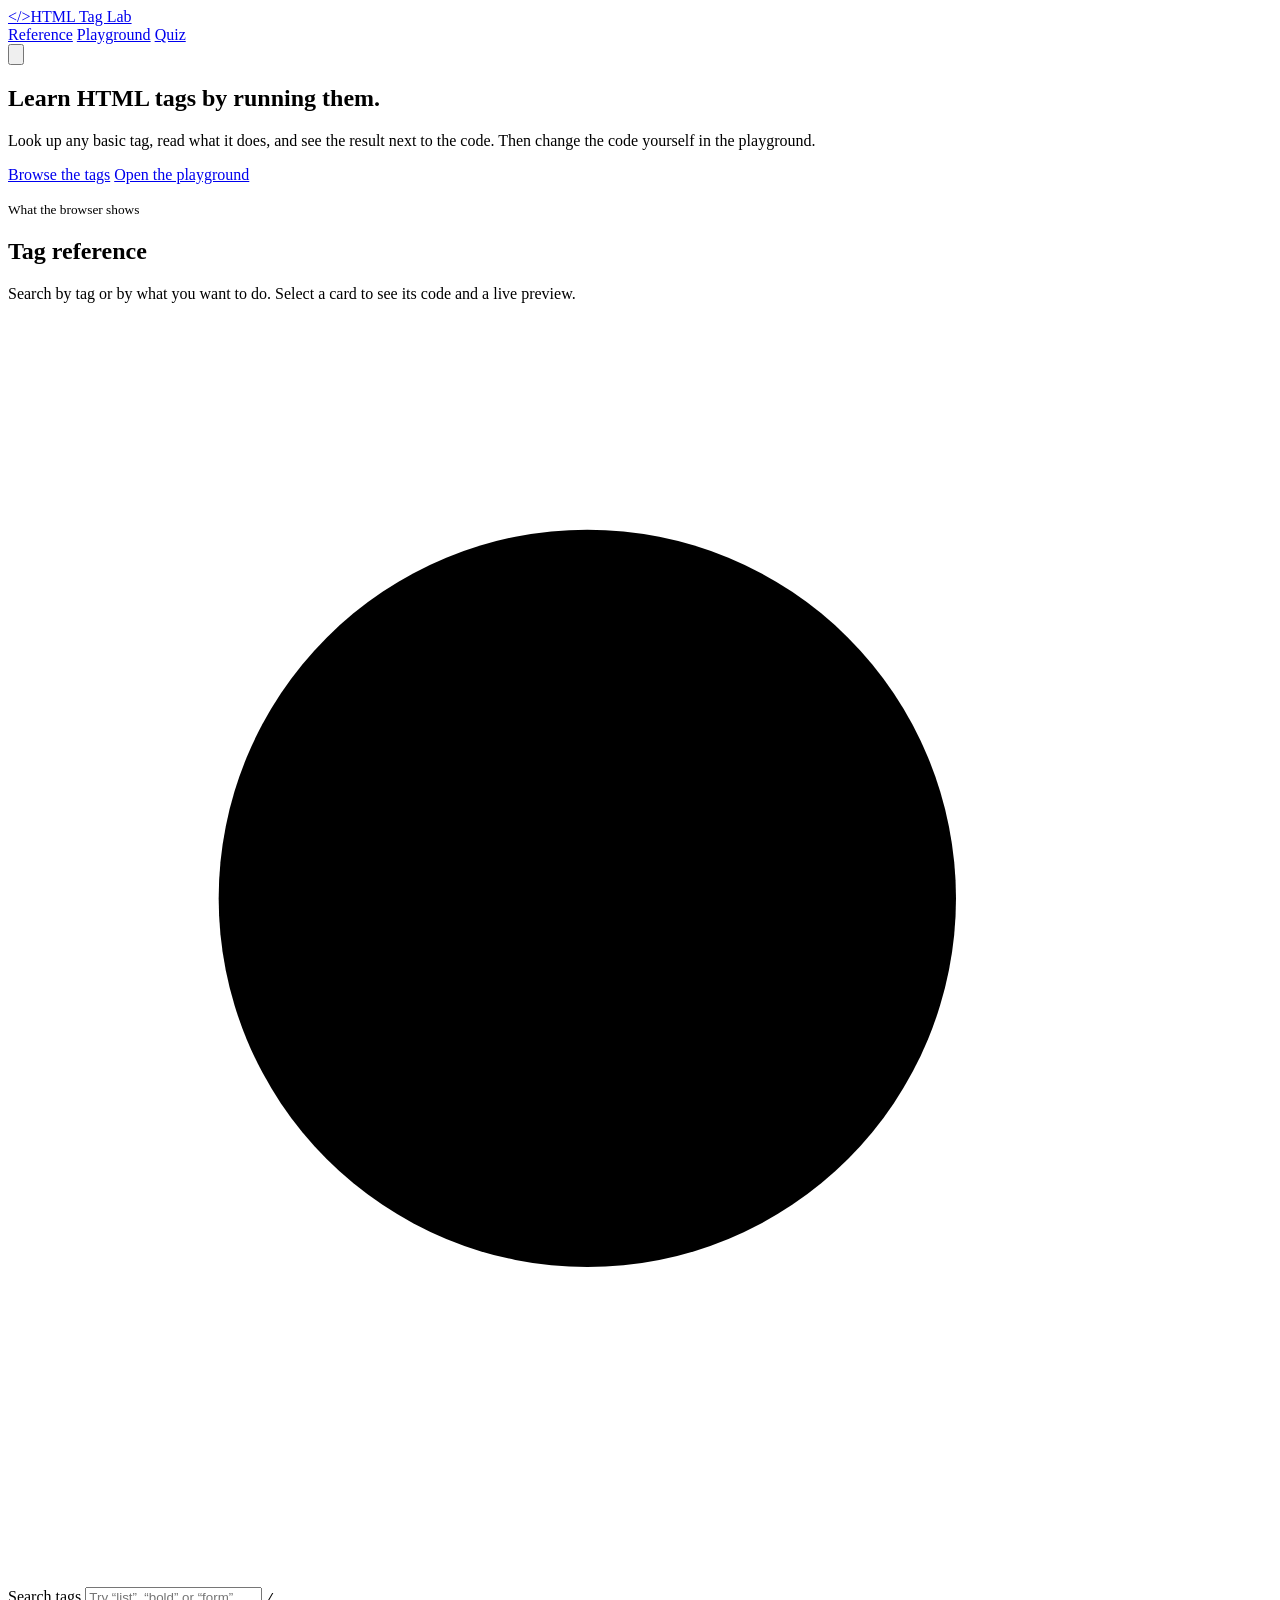
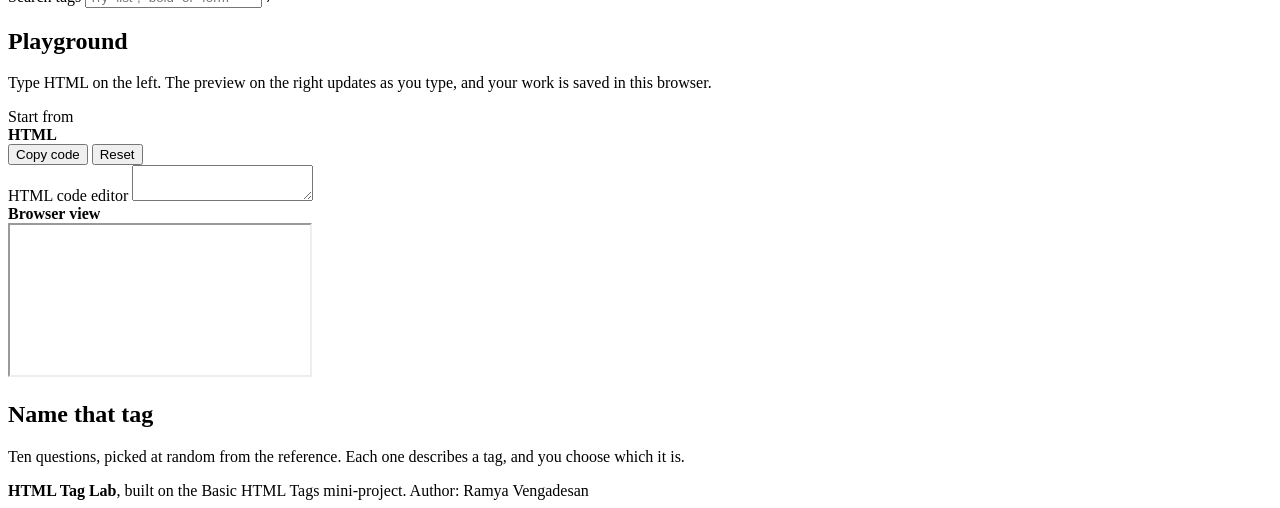
==== index.html @ 65a9900f "Add files via upload" ====
<!DOCTYPE html>
<html lang="en">
<head>
  <meta charset="UTF-8">
  <meta name="viewport" content="width=device-width, initial-scale=1, viewport-fit=cover">
  <meta name="claude:viewport-fit-sides" content="cover">
  <meta name="description" content="A searchable reference of basic HTML tags with live previews, a code playground and a quiz.">
  <title>HTML Tag Lab</title>
  <link rel="preconnect" href="https://fonts.googleapis.com">
  <link rel="preconnect" href="https://fonts.gstatic.com" crossorigin>
  <link rel="stylesheet" href="https://fonts.googleapis.com/css2?family=Bricolage+Grotesque:opsz,wght@12..96,500;12..96,800&family=Instrument+Sans:wght@400;500;600&family=JetBrains+Mono:wght@400;600&display=swap">
  <link rel="stylesheet" href="css/styles.css">
</head>
<body>
  <header class="bar">
    <div class="wrap">
      <a class="brand" href="#top" aria-label="HTML Tag Lab, back to top"><span class="glyph">&lt;/&gt;</span><span class="word">HTML Tag Lab</span></a>
      <nav class="nav" aria-label="Sections">
        <a href="#reference">Reference</a>
        <a href="#playground">Playground</a>
        <a href="#quiz">Quiz</a>
      </nav>
      <button class="icon-btn" id="themeBtn" type="button" aria-label="Switch colour theme" title="Switch colour theme">
        <svg viewBox="0 0 24 24" aria-hidden="true"><path d="M21 12.8A9 9 0 1 1 11.2 3a7 7 0 0 0 9.8 9.8z"/></svg>
      </button>
    </div>
  </header>

  <main class="wrap" id="top">
    <section class="hero" aria-labelledby="heroTitle">
      <div>
        <h1 id="heroTitle">Learn HTML tags by running them.</h1>
        <p class="lede">Look up any basic tag, read what it does, and see the result next to the code. Then change the code yourself in the playground.</p>
        <div class="cta">
          <a class="btn primary" href="#reference">Browse the tags</a>
          <a class="btn" href="#playground">Open the playground</a>
        </div>
        <ul class="stats" id="stats" aria-label="Project summary"></ul>
      </div>

      <div class="demo" aria-label="Live example">
        <div class="demo-head">
          <div class="demo-dots" aria-hidden="true"><i></i><i></i><i></i></div>
          <div class="demo-pick" id="demoPick" role="group" aria-label="Choose an example tag"></div>
        </div>
        <pre class="code" id="demoCode" aria-live="polite"></pre>
        <div class="demo-out"><small>What the browser shows</small><div class="render" id="demoRender"></div></div>
      </div>
    </section>

    <section class="block" id="reference" aria-labelledby="refTitle">
      <div class="block-head">
        <h2 id="refTitle">Tag reference</h2>
        <p>Search by tag or by what you want to do. Select a card to see its code and a live preview.</p>
      </div>
      <div class="tools">
        <div class="search">
          <svg viewBox="0 0 24 24" aria-hidden="true"><circle cx="11" cy="11" r="7"/><path d="M20 20l-3.5-3.5"/></svg>
          <label class="sr-only" for="q">Search tags</label>
          <input id="q" type="search" placeholder="Try “list”, “bold” or “form”" autocomplete="off">
          <kbd aria-hidden="true">/</kbd>
        </div>
        <div class="chips" id="chips" role="group" aria-label="Filter tags"></div>
      </div>
      <p class="count" id="count" aria-live="polite"></p>
      <div class="grid" id="grid"></div>
    </section>

    <section class="block" id="playground" aria-labelledby="labTitle">
      <div class="block-head">
        <h2 id="labTitle">Playground</h2>
        <p>Type HTML on the left. The preview on the right updates as you type, and your work is saved in this browser.</p>
      </div>
      <div class="snips" id="snips"><span>Start from</span></div>
      <div class="lab">
        <div class="col">
          <div class="col-head"><b>HTML</b>
            <div class="acts">
              <button class="btn small" id="labCopy" type="button">Copy code</button>
              <button class="btn small" id="labReset" type="button">Reset</button>
            </div>
          </div>
          <label class="sr-only" for="editor">HTML code editor</label>
          <textarea id="editor" spellcheck="false" autocomplete="off" autocapitalize="off"></textarea>
          <div class="status" id="labStatus"></div>
        </div>
        <div class="col">
          <div class="col-head"><b>Browser view</b></div>
          <iframe class="preview" id="labFrame" title="Playground preview" sandbox=""></iframe>
        </div>
      </div>
    </section>

    <section class="block" id="quiz" aria-labelledby="quizTitle">
      <div class="block-head">
        <h2 id="quizTitle">Name that tag</h2>
        <p>Ten questions, picked at random from the reference. Each one describes a tag, and you choose which it is.</p>
      </div>
      <div class="quiz" id="quizBox"></div>
    </section>

    <footer>
      <span><b>HTML Tag Lab</b>, built on the Basic HTML Tags mini-project.</span>
      <span>Author: Ramya Vengadesan</span>
    </footer>
  </main>

  <dialog id="dlg" aria-labelledby="dlgTitle"></dialog>
  <div class="toast" id="toast" role="status"></div>

  <script src="js/tags.js"></script>
  <script src="js/app.js"></script>
</body>
</html>
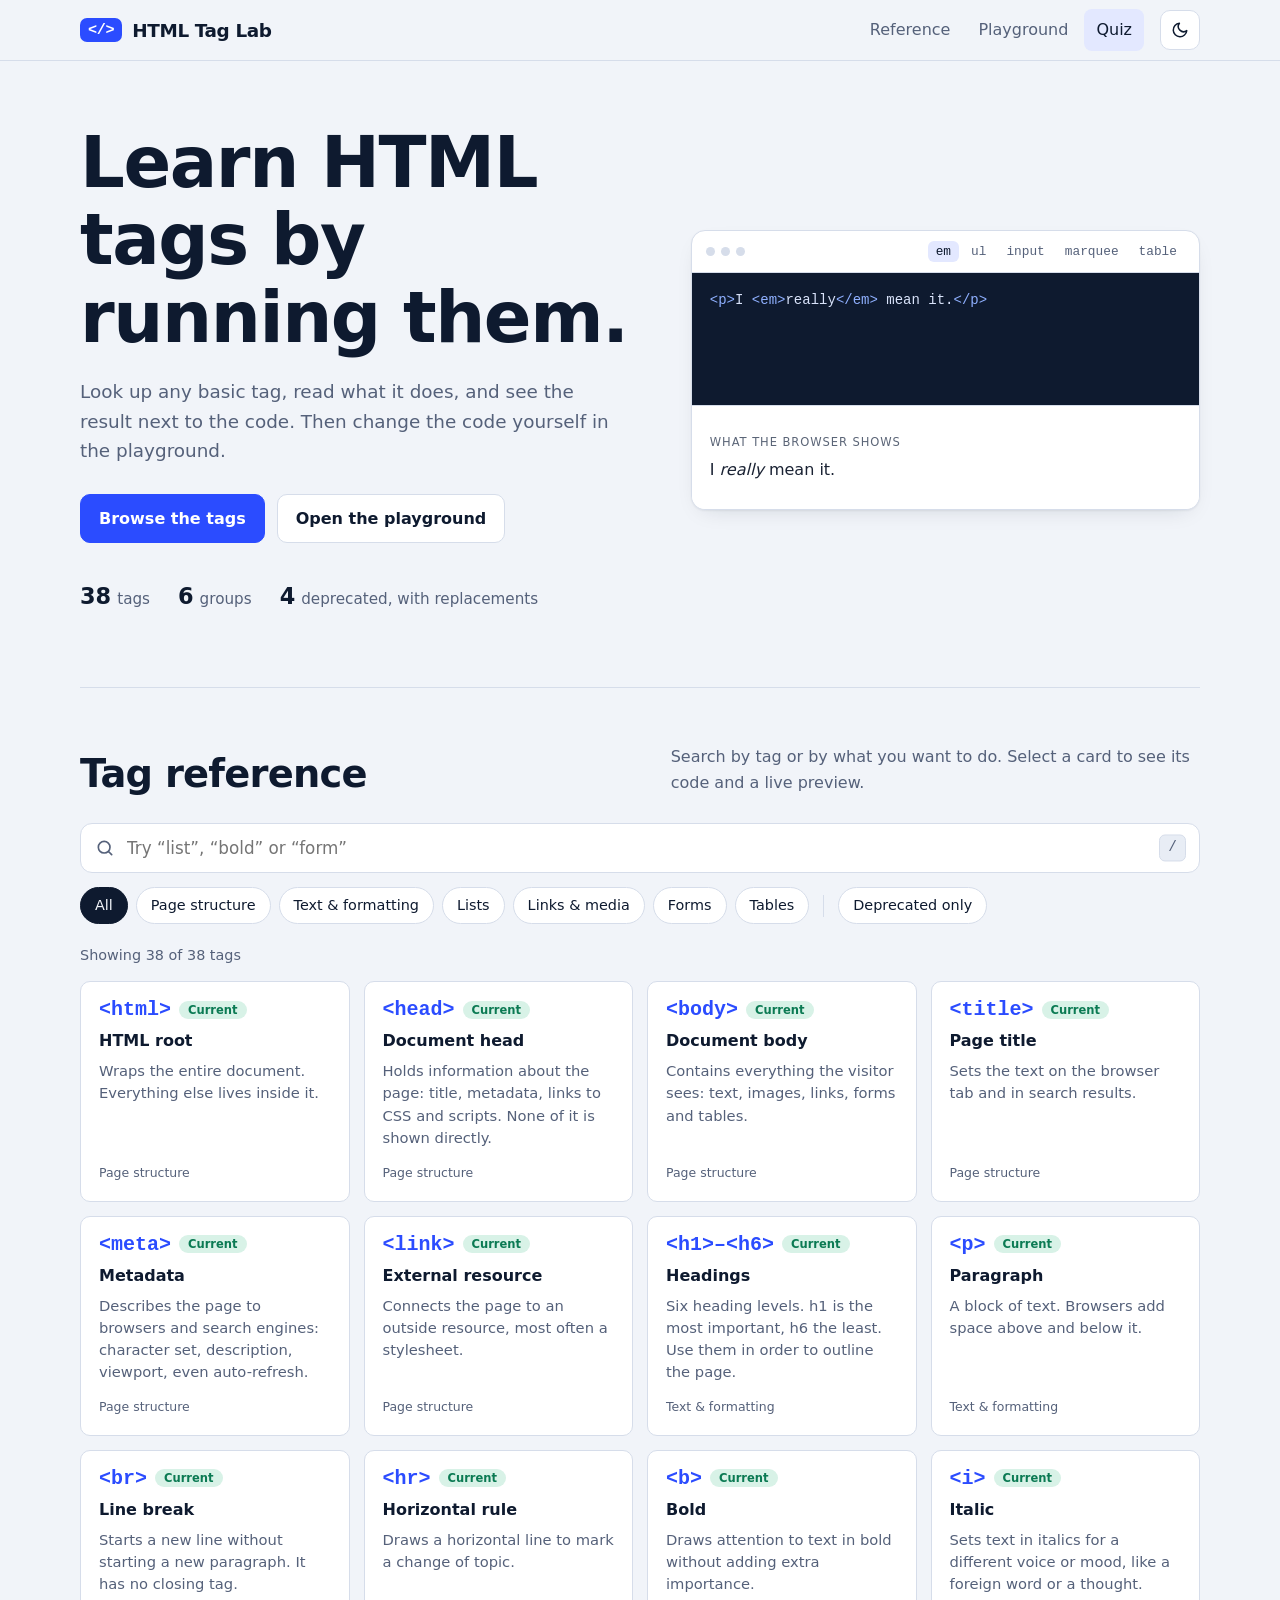
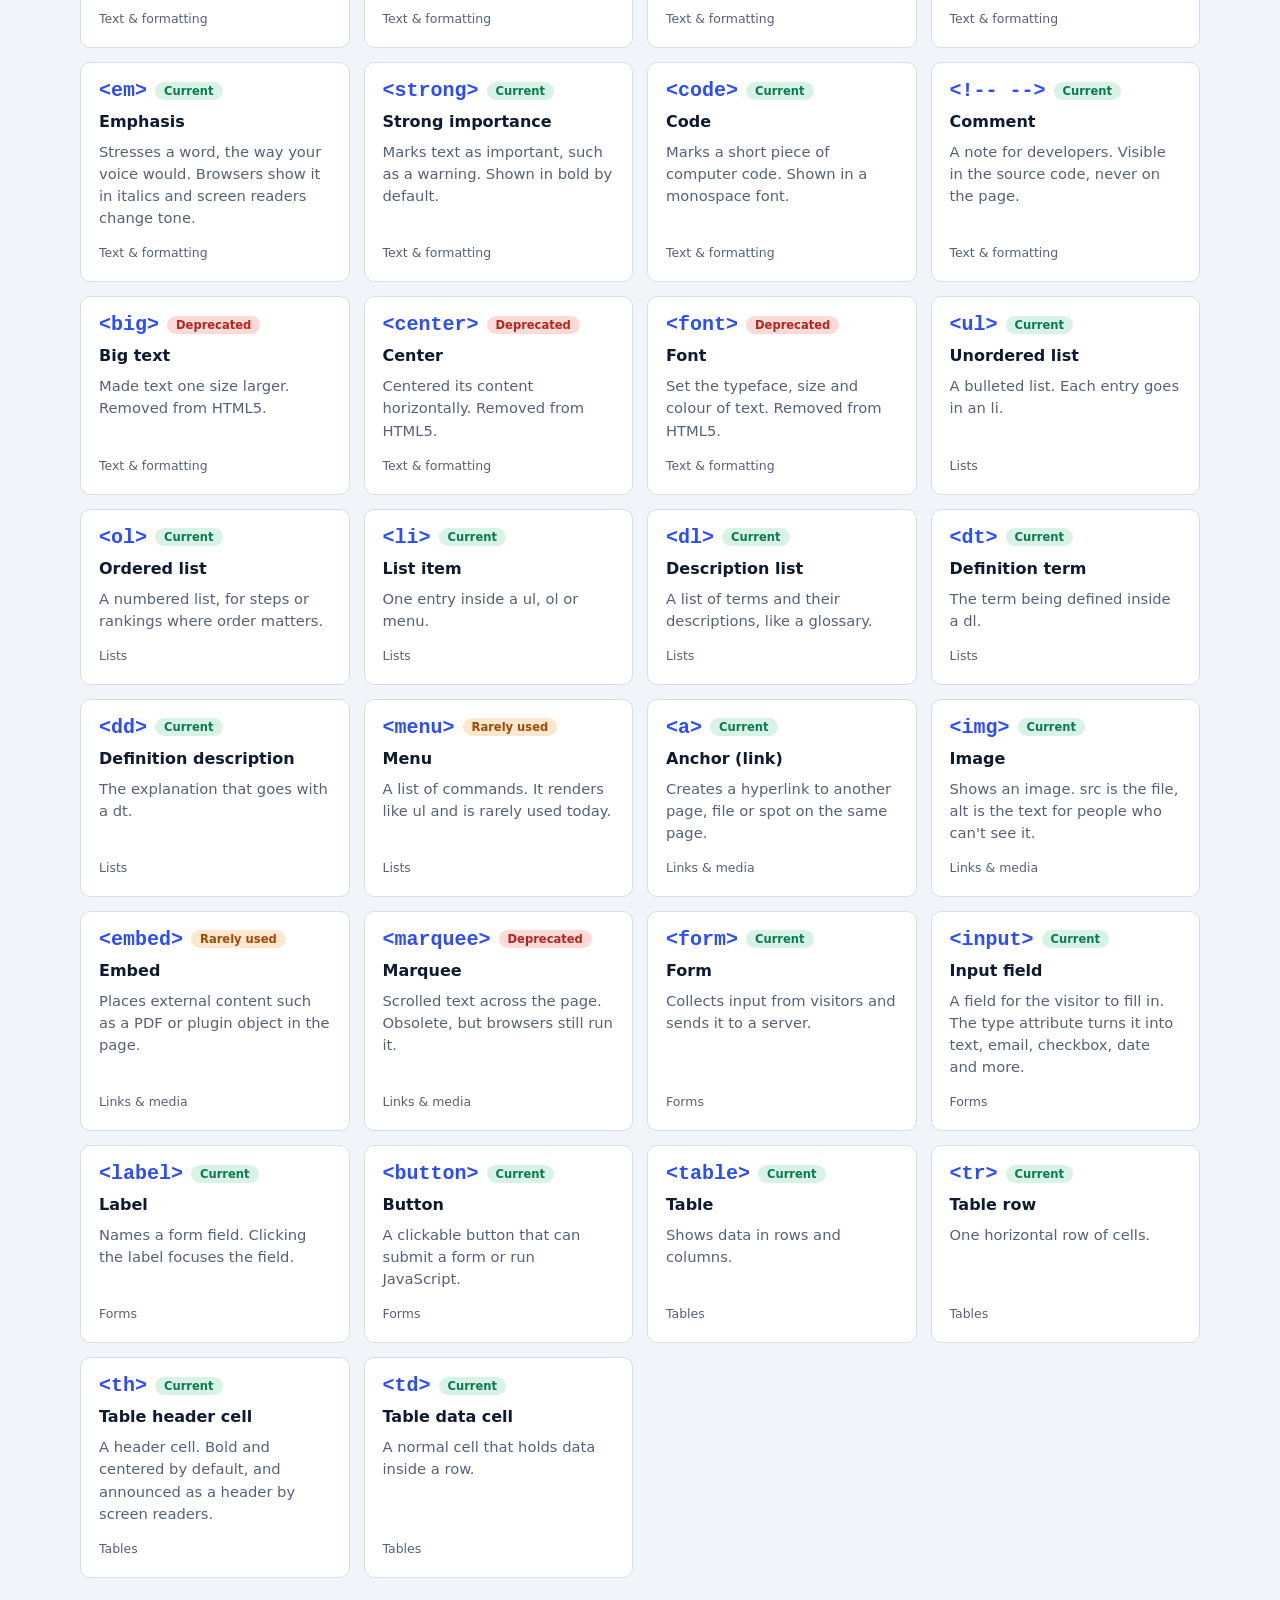
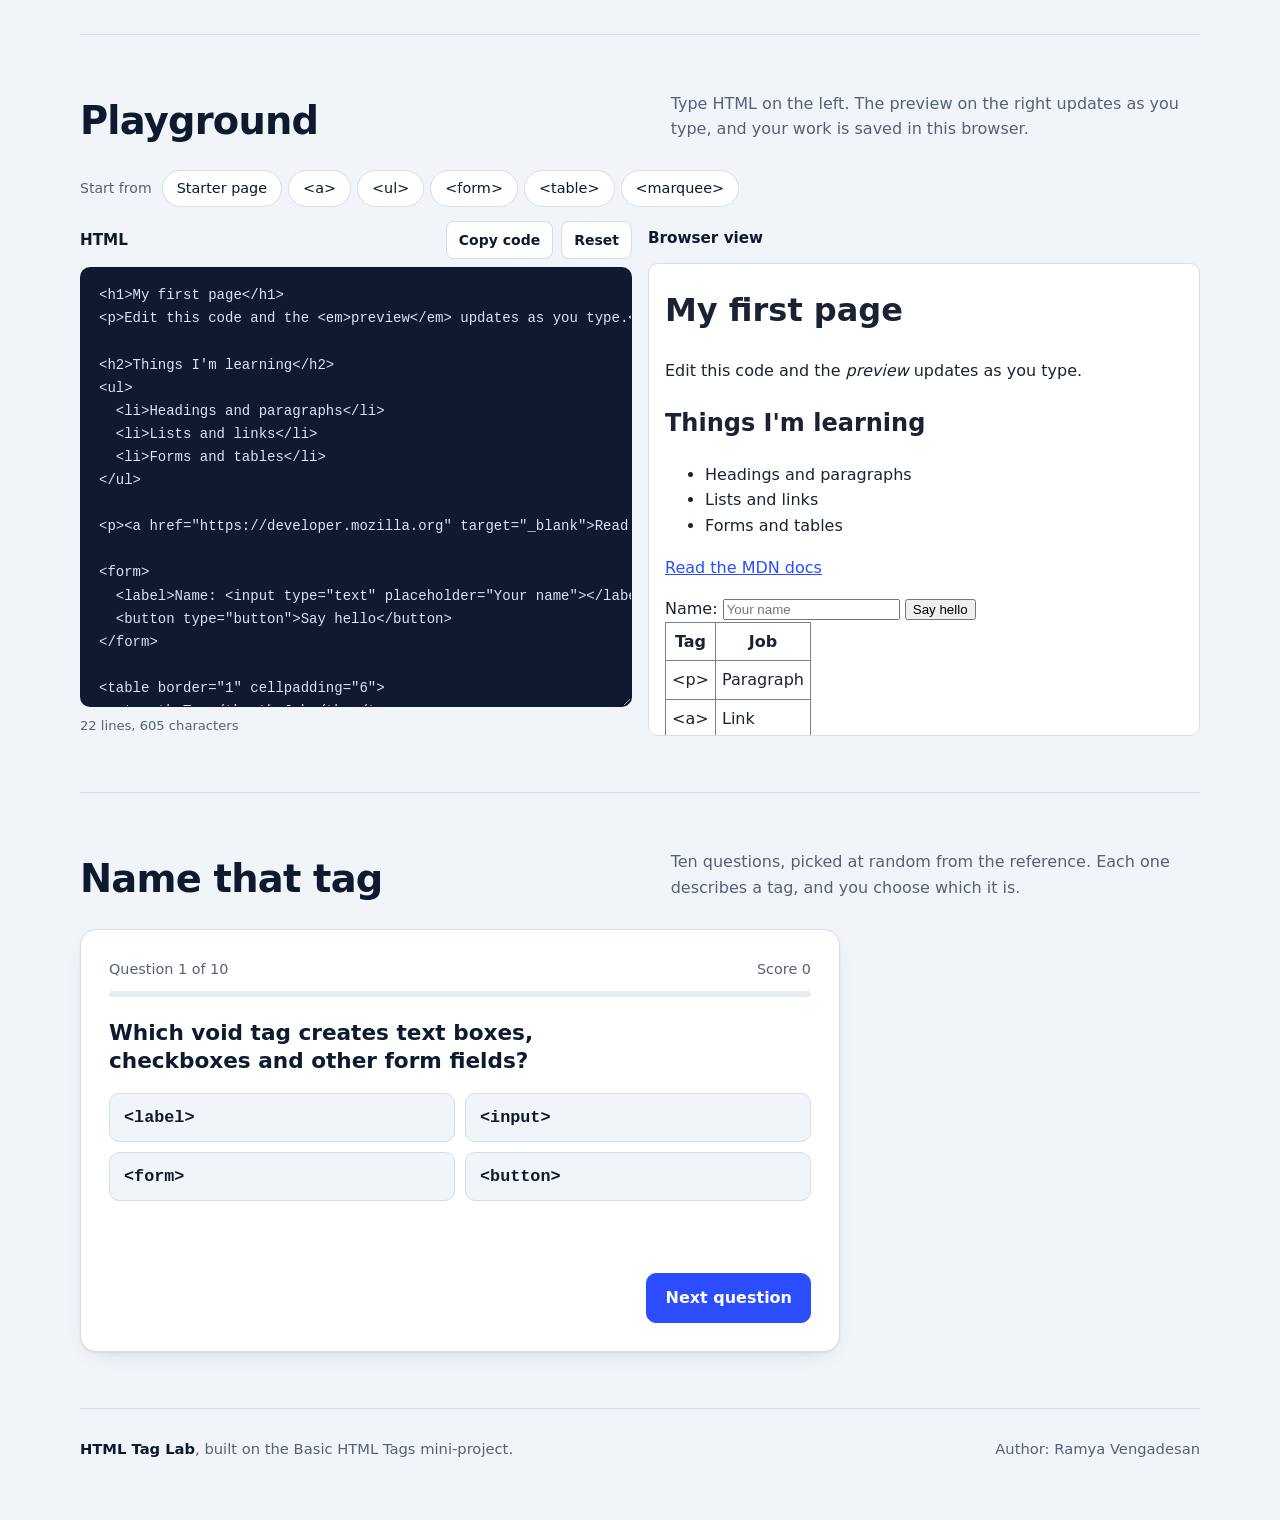
==== commit 536a0d32: "Update index.html" ====
--- a/index.html
+++ b/index.html
@@ -9,7 +9,7 @@
   <link rel="preconnect" href="https://fonts.googleapis.com">
   <link rel="preconnect" href="https://fonts.gstatic.com" crossorigin>
   <link rel="stylesheet" href="https://fonts.googleapis.com/css2?family=Bricolage+Grotesque:opsz,wght@12..96,500;12..96,800&family=Instrument+Sans:wght@400;500;600&family=JetBrains+Mono:wght@400;600&display=swap">
-  <link rel="stylesheet" href="css/styles.css">
+  <link rel="stylesheet" href="styles.css">
 </head>
 <body>
   <header class="bar">
@@ -108,7 +108,7 @@
   <dialog id="dlg" aria-labelledby="dlgTitle"></dialog>
   <div class="toast" id="toast" role="status"></div>
 
-  <script src="js/tags.js"></script>
-  <script src="js/app.js"></script>
+  <script src="tags.js"></script>
+  <script src="app.js"></script>
 </body>
 </html>
--- a/styles.css
+++ b/styles.css
@@ -0,0 +1,233 @@
+/* Layout: sticky bar, split hero (copy + live demo), then three full-width tools:
+   Reference grid, Playground (editor | preview), Quiz. One 1120px column. */
+:root {
+  --bg: #F1F4F9;
+  --surface: #FFFFFF;
+  --surface-2: #E8EDF5;
+  --ink: #0E1A2F;
+  --muted: #55617A;
+  --line: #D6DDEA;
+  --accent: #2B4CFF;
+  --accent-ink: #FFFFFF;
+  --accent-soft: #E3E8FF;
+  --mark: #FFD84D;
+  --good: #0B7A53;
+  --good-soft: #D8F2E7;
+  --warn: #A24A05;
+  --warn-soft: #FDE7CF;
+  --bad: #B3261E;
+  --bad-soft: #FBDAD7;
+  --code-bg: #0E1A2F;
+  --code-fg: #D9E3FA;
+  --c-tag: #8FB0FF;
+  --c-attr: #FFC978;
+  --c-str: #7EE0B0;
+  --c-com: #7384A6;
+  --font-display: "Bricolage Grotesque", "Segoe UI", system-ui, sans-serif;
+  --font-body: "Instrument Sans", "Segoe UI", system-ui, sans-serif;
+  --font-mono: "JetBrains Mono", ui-monospace, "Cascadia Code", Consolas, monospace;
+  --radius: 10px;
+  --shadow: 0 1px 2px rgba(14, 26, 47, .06), 0 8px 24px -12px rgba(14, 26, 47, .18);
+}
+@media (prefers-color-scheme: dark) {
+  :root:not([data-theme="light"]) {
+    --bg: #0A1020; --surface: #121A2E; --surface-2: #1A2540; --ink: #E8EDF8; --muted: #93A0BA;
+    --line: #25314D; --accent: #8AA0FF; --accent-ink: #0A1020; --accent-soft: #1E2A55;
+    --good: #5FD6A2; --good-soft: #12372B; --warn: #FFB067; --warn-soft: #3D2610;
+    --bad: #FF8F86; --bad-soft: #43191A; --code-bg: #070C18; --code-fg: #D9E3FA;
+    --shadow: 0 1px 2px rgba(0, 0, 0, .4), 0 8px 24px -12px rgba(0, 0, 0, .6);
+    color-scheme: dark;
+  }
+}
+:root[data-theme="dark"] {
+  --bg: #0A1020; --surface: #121A2E; --surface-2: #1A2540; --ink: #E8EDF8; --muted: #93A0BA;
+  --line: #25314D; --accent: #8AA0FF; --accent-ink: #0A1020; --accent-soft: #1E2A55;
+  --good: #5FD6A2; --good-soft: #12372B; --warn: #FFB067; --warn-soft: #3D2610;
+  --bad: #FF8F86; --bad-soft: #43191A; --code-bg: #070C18; --code-fg: #D9E3FA;
+  --shadow: 0 1px 2px rgba(0, 0, 0, .4), 0 8px 24px -12px rgba(0, 0, 0, .6);
+  color-scheme: dark;
+}
+
+*, *::before, *::after { box-sizing: border-box; }
+html { scroll-behavior: smooth; scroll-padding-top: 84px; }
+body {
+  margin: 0;
+  background: var(--bg);
+  color: var(--ink);
+  font: 400 1rem/1.6 var(--font-body);
+  padding-block: 0 48px;
+  padding-left: max(16px, env(safe-area-inset-left, 0px));
+  padding-right: max(16px, env(safe-area-inset-right, 0px));
+  -webkit-font-smoothing: antialiased;
+}
+body::before { content: ""; position: fixed; inset: 0 0 auto; height: env(safe-area-inset-top, 0px); background: var(--bg); z-index: 40; }
+.wrap { width: 100%; max-width: 1120px; margin-inline: auto; }
+h1, h2, h3 { font-family: var(--font-display); line-height: 1.1; margin: 0; text-wrap: balance; letter-spacing: -.02em; }
+p { margin: 0; }
+a { color: var(--accent); }
+code, kbd { font-family: var(--font-mono); font-size: .9em; }
+:focus-visible { outline: 3px solid var(--accent); outline-offset: 2px; border-radius: 4px; }
+button { font: inherit; color: inherit; cursor: pointer; }
+.sr-only { position: absolute; width: 1px; height: 1px; overflow: hidden; clip: rect(0 0 0 0); white-space: nowrap; }
+
+/* ---------- Top bar ---------- */
+.bar {
+  position: sticky; top: env(safe-area-inset-top, 0px); z-index: 30;
+  background: color-mix(in srgb, var(--bg) 88%, transparent);
+  backdrop-filter: blur(10px);
+  border-bottom: 1px solid var(--line);
+  margin-inline: calc(-1 * max(16px, env(safe-area-inset-left, 0px)));
+  padding-inline: max(16px, env(safe-area-inset-left, 0px));
+}
+.bar .wrap { display: flex; align-items: center; gap: 16px; min-height: 60px; flex-wrap: wrap; padding-block: 6px; }
+.brand { display: flex; align-items: center; gap: 10px; font: 800 1.15rem var(--font-display); letter-spacing: -.02em; color: var(--ink); text-decoration: none; margin-right: auto; }
+.brand .glyph { font-family: var(--font-mono); font-weight: 700; color: var(--accent-ink); background: var(--accent); border-radius: 7px; padding: 3px 8px; font-size: .95rem; }
+.nav { display: flex; gap: 4px; }
+.nav a { color: var(--muted); text-decoration: none; font-weight: 500; padding: 8px 12px; border-radius: 8px; }
+.nav a:hover { color: var(--ink); background: var(--surface-2); }
+.nav a[aria-current="true"] { color: var(--ink); background: var(--accent-soft); }
+.icon-btn { border: 1px solid var(--line); background: var(--surface); width: 40px; height: 40px; border-radius: 10px; display: grid; place-items: center; }
+.icon-btn:hover { border-color: var(--accent); }
+.icon-btn svg { width: 18px; height: 18px; stroke: currentColor; fill: none; stroke-width: 2; stroke-linecap: round; stroke-linejoin: round; }
+
+/* ---------- Hero ---------- */
+.hero { display: grid; grid-template-columns: minmax(0, 1.05fr) minmax(0, .95fr); gap: 48px; align-items: center; padding-block: 64px 72px; }
+.hero h1 { font-size: clamp(2.5rem, 6vw, 4.4rem); font-weight: 800; }
+.hero h1 .br { color: var(--accent); font-family: var(--font-mono); font-weight: 500; letter-spacing: -.06em; }
+.hero p.lede { margin-top: 20px; max-width: 46ch; font-size: 1.15rem; color: var(--muted); }
+.cta { display: flex; flex-wrap: wrap; gap: 12px; margin-top: 28px; }
+.btn { display: inline-flex; align-items: center; gap: 8px; border: 1px solid var(--line); background: var(--surface); padding: 11px 18px; border-radius: 10px; font-weight: 600; text-decoration: none; color: var(--ink); }
+.btn:hover { border-color: var(--accent); }
+.btn.primary { background: var(--accent); border-color: var(--accent); color: var(--accent-ink); }
+.btn.primary:hover { filter: brightness(1.08); }
+.btn.small { padding: 7px 12px; font-size: .875rem; border-radius: 8px; }
+.stats { display: flex; flex-wrap: wrap; gap: 8px 28px; margin: 36px 0 0; padding: 0; list-style: none; color: var(--muted); font-size: .95rem; }
+.stats b { color: var(--ink); font-family: var(--font-display); font-size: 1.4rem; margin-right: 6px; font-variant-numeric: tabular-nums; }
+
+.demo { background: var(--surface); border: 1px solid var(--line); border-radius: 14px; box-shadow: var(--shadow); overflow: hidden; min-width: 0; }
+.demo-head { display: flex; align-items: center; justify-content: space-between; gap: 12px; padding: 10px 14px; border-bottom: 1px solid var(--line); font-size: .85rem; color: var(--muted); }
+.demo-head b { font-family: var(--font-mono); color: var(--ink); font-weight: 600; }
+.demo-dots { display: flex; gap: 6px; }
+.demo-dots i { width: 9px; height: 9px; border-radius: 50%; background: var(--line); display: block; }
+.demo-pick { display: flex; gap: 4px; flex-wrap: wrap; }
+.demo-pick button { border: 0; background: transparent; padding: 3px 8px; border-radius: 6px; font: 500 .8rem var(--font-mono); color: var(--muted); }
+.demo-pick button[aria-pressed="true"] { background: var(--accent-soft); color: var(--ink); }
+.demo .code { border-radius: 0; margin: 0; min-height: 132px; }
+.demo-out { padding: 16px 18px; min-height: 104px; border-top: 1px solid var(--line); display: flex; flex-direction: column; justify-content: center; }
+.demo-out small { color: var(--muted); font-size: .72rem; text-transform: uppercase; letter-spacing: .08em; margin-bottom: 6px; }
+.demo-out .render { color: #1a2233; font-family: system-ui, sans-serif; overflow: hidden; }
+.demo-out { background: #fff; color: #1a2233; }
+.demo-out small { color: #5b6577; }
+.demo-out .render marquee { background: #b0e0e6; padding: 6px; }
+
+/* ---------- Sections ---------- */
+section.block { padding-block: 56px; border-top: 1px solid var(--line); }
+.block-head { display: flex; flex-wrap: wrap; align-items: end; justify-content: space-between; gap: 12px 32px; margin-bottom: 28px; }
+.block-head h2 { font-size: clamp(1.7rem, 3.4vw, 2.4rem); font-weight: 800; }
+.block-head p { color: var(--muted); max-width: 52ch; }
+
+/* ---------- Code block ---------- */
+.code { background: var(--code-bg); color: var(--code-fg); border-radius: var(--radius); padding: 16px 18px; font: 400 .875rem/1.65 var(--font-mono); overflow-x: auto; white-space: pre; margin: 0; tab-size: 2; }
+.code .t { color: var(--c-tag); } .code .a { color: var(--c-attr); } .code .s { color: var(--c-str); } .code .c { color: var(--c-com); font-style: italic; }
+
+/* ---------- Reference ---------- */
+.tools { display: grid; gap: 14px; margin-bottom: 20px; }
+.search { position: relative; }
+.search input { width: 100%; padding: 14px 64px 14px 46px; border-radius: 12px; border: 1px solid var(--line); background: var(--surface); color: var(--ink); font: 500 1.05rem var(--font-body); }
+.search input:focus { outline: 3px solid var(--accent-soft); border-color: var(--accent); }
+.search svg { position: absolute; left: 15px; top: 50%; translate: 0 -50%; width: 20px; height: 20px; stroke: var(--muted); fill: none; stroke-width: 2; stroke-linecap: round; }
+.search kbd { position: absolute; right: 14px; top: 50%; translate: 0 -50%; border: 1px solid var(--line); background: var(--surface-2); border-radius: 6px; padding: 1px 8px; color: var(--muted); }
+.chips { display: flex; flex-wrap: wrap; gap: 8px; align-items: center; }
+.chips .sep { width: 1px; height: 22px; background: var(--line); margin-inline: 6px; }
+.chip { border: 1px solid var(--line); background: var(--surface); border-radius: 999px; padding: 6px 14px; font-size: .9rem; font-weight: 500; }
+.chip:hover { border-color: var(--accent); }
+.chip[aria-pressed="true"] { background: var(--ink); color: var(--bg); border-color: var(--ink); }
+.count { color: var(--muted); font-size: .9rem; margin-bottom: 14px; min-height: 1.4em; }
+.grid { display: grid; grid-template-columns: repeat(auto-fill, minmax(250px, 1fr)); gap: 14px; }
+.card { text-align: left; background: var(--surface); border: 1px solid var(--line); border-radius: var(--radius); padding: 16px 18px 18px; display: flex; flex-direction: column; gap: 10px; min-width: 0; transition: border-color .15s, transform .15s; }
+.card:hover { border-color: var(--accent); transform: translateY(-2px); }
+.card .top { display: flex; align-items: center; justify-content: space-between; gap: 8px; }
+.card .tag { font: 600 1.25rem var(--font-mono); color: var(--accent); overflow-wrap: anywhere; }
+.card .nm { font: 700 1rem var(--font-display); }
+.card .ds { color: var(--muted); font-size: .92rem; line-height: 1.5; }
+.card .cat { margin-top: auto; padding-top: 4px; font-size: .78rem; color: var(--muted); }
+.badge { font: 600 .72rem var(--font-body); padding: 2px 9px; border-radius: 999px; white-space: nowrap; }
+.badge.current { background: var(--good-soft); color: var(--good); }
+.badge.deprecated { background: var(--bad-soft); color: var(--bad); }
+.badge.rare { background: var(--warn-soft); color: var(--warn); }
+.empty { border: 1px dashed var(--line); border-radius: var(--radius); padding: 40px 20px; text-align: center; color: var(--muted); }
+.empty b { display: block; color: var(--ink); font: 700 1.2rem var(--font-display); margin-bottom: 6px; }
+
+/* ---------- Detail dialog ---------- */
+dialog { border: 1px solid var(--line); border-radius: 16px; padding: 0; background: var(--surface); color: var(--ink); width: min(720px, calc(100vw - 24px)); max-height: calc(100dvh - 24px); box-shadow: 0 30px 80px -20px rgba(0, 0, 0, .5); }
+dialog::backdrop { background: rgba(7, 12, 24, .6); backdrop-filter: blur(3px); }
+.dlg { padding: 22px 24px 24px; display: grid; gap: 16px; }
+.dlg-top { display: flex; justify-content: space-between; align-items: start; gap: 12px; }
+.dlg h3 { font-size: 1.6rem; font-weight: 800; }
+.dlg h3 span { font-family: var(--font-mono); color: var(--accent); font-weight: 600; font-size: 1.3rem; display: block; margin-bottom: 4px; overflow-wrap: anywhere; }
+.dlg .meta { display: flex; gap: 8px; flex-wrap: wrap; align-items: center; color: var(--muted); font-size: .9rem; }
+.pane-label { font-size: .78rem; font-weight: 600; color: var(--muted); display: flex; justify-content: space-between; align-items: center; margin-bottom: 6px; }
+.note { padding: 12px 14px; border-radius: 10px; background: var(--accent-soft); font-size: .93rem; }
+.note.alt { background: var(--warn-soft); color: var(--ink); }
+.note b { font-weight: 700; }
+.dlg-actions { display: flex; gap: 10px; flex-wrap: wrap; }
+iframe.preview { width: 100%; border: 1px solid var(--line); border-radius: var(--radius); background: #fff; display: block; }
+.invisible-msg { border: 1px dashed var(--line); border-radius: var(--radius); padding: 16px; color: var(--muted); font-size: .93rem; }
+
+/* ---------- Playground ---------- */
+.lab { display: grid; grid-template-columns: repeat(2, minmax(0, 1fr)); gap: 16px; }
+.lab .col { min-width: 0; display: flex; flex-direction: column; }
+.col-head { display: flex; align-items: center; justify-content: space-between; gap: 8px; margin-bottom: 8px; flex-wrap: wrap; min-height: 34px; }
+.col-head b { font: 700 .95rem var(--font-display); }
+.col-head .acts { display: flex; gap: 8px; }
+#editor { width: 100%; min-height: 440px; flex: 1; resize: vertical; background: var(--code-bg); color: var(--code-fg); border: 1px solid transparent; border-radius: var(--radius); padding: 16px 18px; font: 400 .875rem/1.65 var(--font-mono); tab-size: 2; white-space: pre; overflow: auto; }
+#editor:focus { outline: 3px solid var(--accent-soft); border-color: var(--accent); }
+#labFrame { min-height: 440px; flex: 1; height: 100%; }
+.status { margin-top: 8px; font-size: .82rem; color: var(--muted); font-variant-numeric: tabular-nums; }
+.snips { display: flex; flex-wrap: wrap; gap: 6px; margin-bottom: 14px; align-items: center; }
+.snips > span { color: var(--muted); font-size: .88rem; margin-right: 4px; }
+
+/* ---------- Quiz ---------- */
+.quiz { background: var(--surface); border: 1px solid var(--line); border-radius: 16px; padding: 28px; max-width: 760px; box-shadow: var(--shadow); }
+.q-meta { display: flex; justify-content: space-between; gap: 12px; color: var(--muted); font-size: .9rem; margin-bottom: 10px; font-variant-numeric: tabular-nums; }
+.q-bar { height: 6px; border-radius: 99px; background: var(--surface-2); overflow: hidden; margin-bottom: 22px; }
+.q-bar i { display: block; height: 100%; background: var(--accent); width: 0; transition: width .3s; }
+.q-text { font: 700 1.35rem/1.3 var(--font-display); margin-bottom: 18px; text-wrap: balance; }
+.opts { display: grid; grid-template-columns: repeat(2, minmax(0, 1fr)); gap: 10px; }
+.opt { border: 1px solid var(--line); background: var(--bg); border-radius: 10px; padding: 14px; font: 600 1.05rem var(--font-mono); text-align: left; overflow-wrap: anywhere; }
+.opt:hover:not(:disabled) { border-color: var(--accent); }
+.opt:disabled { cursor: default; }
+.opt.right { background: var(--good-soft); border-color: var(--good); color: var(--good); }
+.opt.wrong { background: var(--bad-soft); border-color: var(--bad); color: var(--bad); }
+.q-feedback { margin-top: 16px; min-height: 3.2em; font-size: .95rem; color: var(--muted); }
+.q-foot { display: flex; justify-content: flex-end; margin-top: 8px; }
+.result { text-align: center; padding: 12px 0; }
+.result .score { font: 800 4rem var(--font-display); color: var(--accent); line-height: 1; font-variant-numeric: tabular-nums; }
+.result p { color: var(--muted); margin: 10px 0 22px; }
+
+/* ---------- Footer ---------- */
+footer { border-top: 1px solid var(--line); padding-top: 28px; color: var(--muted); font-size: .92rem; display: flex; flex-wrap: wrap; justify-content: space-between; gap: 8px 24px; }
+footer b { color: var(--ink); }
+
+/* toast */
+.toast { position: fixed; left: 50%; bottom: calc(24px + env(safe-area-inset-bottom, 0px)); translate: -50% 20px; background: var(--ink); color: var(--bg); padding: 10px 18px; border-radius: 10px; font-weight: 600; font-size: .92rem; opacity: 0; pointer-events: none; transition: .2s; z-index: 80; }
+.toast.on { opacity: 1; translate: -50% 0; }
+
+/* ---------- Responsive ---------- */
+@media (max-width: 880px) {
+  .hero { grid-template-columns: minmax(0, 1fr); gap: 36px; padding-block: 40px 48px; }
+  .lab { grid-template-columns: minmax(0, 1fr); }
+  #editor, #labFrame { min-height: 320px; }
+}
+@media (max-width: 560px) {
+  .nav a { padding: 8px 9px; font-size: .92rem; }
+  .brand span.word { display: none; }
+  .opts { grid-template-columns: minmax(0, 1fr); }
+  .quiz { padding: 20px; }
+  .dlg { padding: 18px; }
+  .chips .sep { display: none; }
+}
+@media (prefers-reduced-motion: reduce) {
+  html { scroll-behavior: auto; }
+  *, *::before, *::after { transition: none !important; animation: none !important; }
+}
